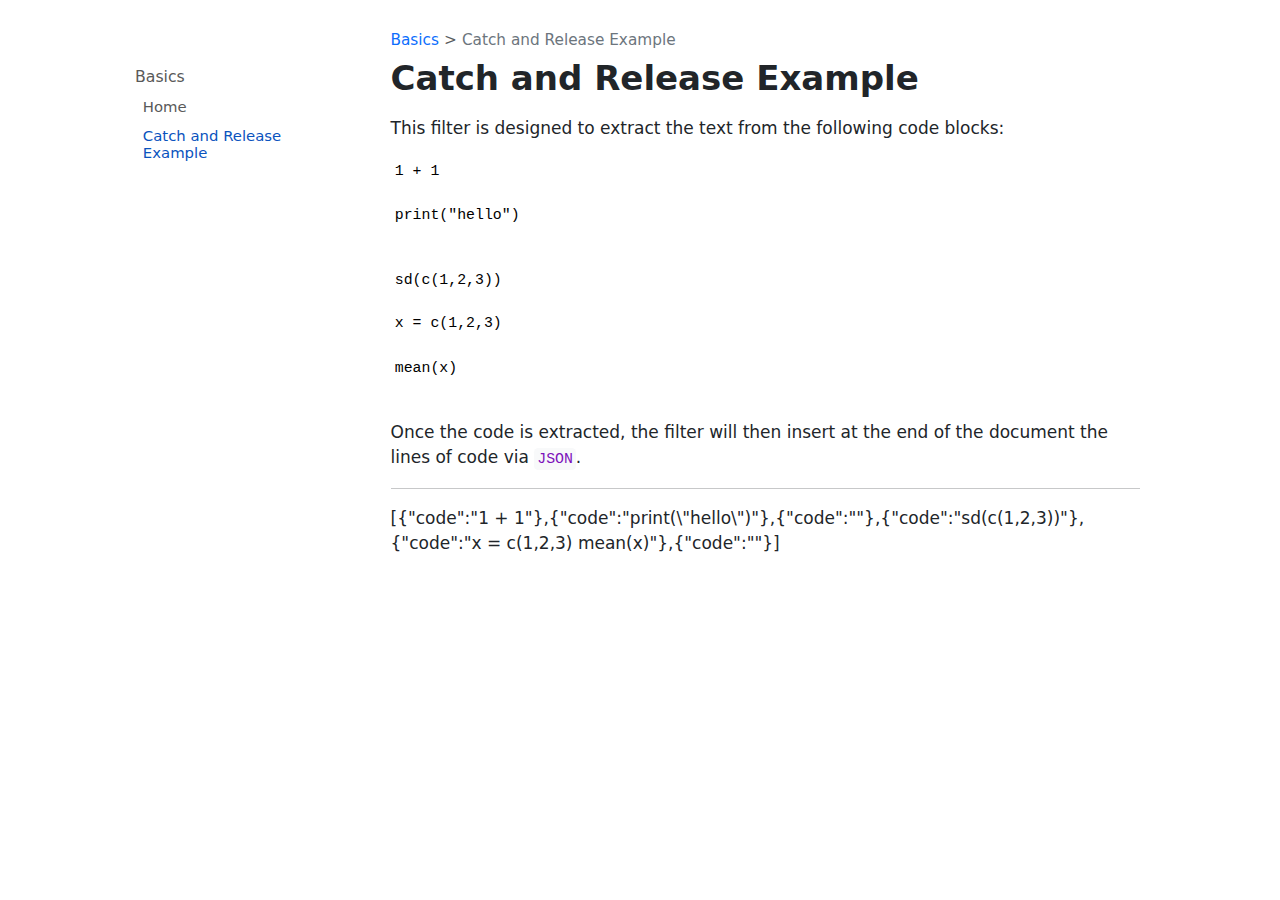
==== example.html @ 8f708530 "Built site for gh-pages" ====
<!DOCTYPE html>
<html xmlns="http://www.w3.org/1999/xhtml" lang="en" xml:lang="en"><head>

<meta charset="utf-8">
<meta name="generator" content="quarto-1.4.480">

<meta name="viewport" content="width=device-width, initial-scale=1.0, user-scalable=yes">


<title>Catch and Release Example</title>
<style>
code{white-space: pre-wrap;}
span.smallcaps{font-variant: small-caps;}
div.columns{display: flex; gap: min(4vw, 1.5em);}
div.column{flex: auto; overflow-x: auto;}
div.hanging-indent{margin-left: 1.5em; text-indent: -1.5em;}
ul.task-list{list-style: none;}
ul.task-list li input[type="checkbox"] {
  width: 0.8em;
  margin: 0 0.8em 0.2em -1em; /* quarto-specific, see https://github.com/quarto-dev/quarto-cli/issues/4556 */ 
  vertical-align: middle;
}
</style>


<script src="site_libs/quarto-nav/quarto-nav.js"></script>
<script src="site_libs/quarto-nav/headroom.min.js"></script>
<script src="site_libs/clipboard/clipboard.min.js"></script>
<script src="site_libs/quarto-search/autocomplete.umd.js"></script>
<script src="site_libs/quarto-search/fuse.min.js"></script>
<script src="site_libs/quarto-search/quarto-search.js"></script>
<meta name="quarto:offset" content="./">
<script src="site_libs/quarto-html/quarto.js"></script>
<script src="site_libs/quarto-html/popper.min.js"></script>
<script src="site_libs/quarto-html/tippy.umd.min.js"></script>
<script src="site_libs/quarto-html/anchor.min.js"></script>
<link href="site_libs/quarto-html/tippy.css" rel="stylesheet">
<link href="site_libs/quarto-html/quarto-syntax-highlighting.css" rel="stylesheet" id="quarto-text-highlighting-styles">
<script src="site_libs/bootstrap/bootstrap.min.js"></script>
<link href="site_libs/bootstrap/bootstrap-icons.css" rel="stylesheet">
<link href="site_libs/bootstrap/bootstrap.min.css" rel="stylesheet" id="quarto-bootstrap" data-mode="light">
<script id="quarto-search-options" type="application/json">{
  "location": "sidebar",
  "copy-button": false,
  "collapse-after": 3,
  "panel-placement": "start",
  "type": "textbox",
  "limit": 50,
  "keyboard-shortcut": [
    "f",
    "/",
    "s"
  ],
  "show-item-context": false,
  "language": {
    "search-no-results-text": "No results",
    "search-matching-documents-text": "matching documents",
    "search-copy-link-title": "Copy link to search",
    "search-hide-matches-text": "Hide additional matches",
    "search-more-match-text": "more match in this document",
    "search-more-matches-text": "more matches in this document",
    "search-clear-button-title": "Clear",
    "search-detached-cancel-button-title": "Cancel",
    "search-submit-button-title": "Submit",
    "search-label": "Search"
  }
}</script>


</head>

<body class="nav-sidebar floating fullcontent">

<div id="quarto-search-results"></div>
  <header id="quarto-header" class="headroom fixed-top">
  <nav class="quarto-secondary-nav">
    <div class="container-fluid d-flex">
      <button type="button" class="quarto-btn-toggle btn" data-bs-toggle="collapse" data-bs-target=".quarto-sidebar-collapse-item" aria-controls="quarto-sidebar" aria-expanded="false" aria-label="Toggle sidebar navigation" onclick="if (window.quartoToggleHeadroom) { window.quartoToggleHeadroom(); }">
        <i class="bi bi-layout-text-sidebar-reverse"></i>
      </button>
        <nav class="quarto-page-breadcrumbs" aria-label="breadcrumb"><ol class="breadcrumb"><li class="breadcrumb-item"><a href="./index.html">Basics</a></li><li class="breadcrumb-item"><a href="./example.html">Catch and Release Example</a></li></ol></nav>
        <a class="flex-grow-1" role="button" data-bs-toggle="collapse" data-bs-target=".quarto-sidebar-collapse-item" aria-controls="quarto-sidebar" aria-expanded="false" aria-label="Toggle sidebar navigation" onclick="if (window.quartoToggleHeadroom) { window.quartoToggleHeadroom(); }">      
        </a>
      <button type="button" class="btn quarto-search-button" aria-label="" onclick="window.quartoOpenSearch();">
        <i class="bi bi-search"></i>
      </button>
    </div>
  </nav>
</header>
<!-- content -->
<div id="quarto-content" class="quarto-container page-columns page-rows-contents page-layout-article">
<!-- sidebar -->
  <nav id="quarto-sidebar" class="sidebar collapse collapse-horizontal quarto-sidebar-collapse-item sidebar-navigation floating overflow-auto">
        <div class="mt-2 flex-shrink-0 align-items-center">
        <div class="sidebar-search">
        <div id="quarto-search" class="" title="Search"></div>
        </div>
        </div>
    <div class="sidebar-menu-container"> 
    <ul class="list-unstyled mt-1">
        <li class="sidebar-item sidebar-item-section">
      <div class="sidebar-item-container"> 
            <a class="sidebar-item-text sidebar-link text-start" data-bs-toggle="collapse" data-bs-target="#quarto-sidebar-section-1" aria-expanded="true">
 <span class="menu-text">Basics</span></a>
          <a class="sidebar-item-toggle text-start" data-bs-toggle="collapse" data-bs-target="#quarto-sidebar-section-1" aria-expanded="true" aria-label="Toggle section">
            <i class="bi bi-chevron-right ms-2"></i>
          </a> 
      </div>
      <ul id="quarto-sidebar-section-1" class="collapse list-unstyled sidebar-section depth1 show">  
          <li class="sidebar-item">
  <div class="sidebar-item-container"> 
  <a href="./index.html" class="sidebar-item-text sidebar-link">
 <span class="menu-text">Home</span></a>
  </div>
</li>
          <li class="sidebar-item">
  <div class="sidebar-item-container"> 
  <a href="./example.html" class="sidebar-item-text sidebar-link active">
 <span class="menu-text">Catch and Release Example</span></a>
  </div>
</li>
      </ul>
  </li>
    </ul>
    </div>
</nav>
<div id="quarto-sidebar-glass" class="quarto-sidebar-collapse-item" data-bs-toggle="collapse" data-bs-target=".quarto-sidebar-collapse-item"></div>
<!-- margin-sidebar -->
    
<!-- main -->
<main class="content" id="quarto-document-content">

<header id="title-block-header" class="quarto-title-block default"><nav class="quarto-page-breadcrumbs quarto-title-breadcrumbs d-none d-lg-block" aria-label="breadcrumb"><ol class="breadcrumb"><li class="breadcrumb-item"><a href="./index.html">Basics</a></li><li class="breadcrumb-item"><a href="./example.html">Catch and Release Example</a></li></ol></nav>
<div class="quarto-title">
<h1 class="title">Catch and Release Example</h1>
</div>



<div class="quarto-title-meta">

    
  
    
  </div>
  


</header>


<p>This filter is designed to extract the text from the following code blocks:</p>
<pre class="{test-python}"><code>1 + 1</code></pre>
<pre class="{test-r}"><code>print("hello")</code></pre>
<pre class="{test-empty-return}"><code></code></pre>
<pre class="{test-v2}"><code>sd(c(1,2,3))</code></pre>
<pre class="{test-multiline}"><code>x = c(1,2,3)

mean(x)</code></pre>
<pre class="{test-empty}"><code></code></pre>
<p>Once the code is extracted, the filter will then insert at the end of the document the lines of code via <code>JSON</code>.</p>
<hr>


<p>[{"code":"1 + 1"},{"code":"print(\"hello\")"},{"code":""},{"code":"sd(c(1,2,3))"},{"code":"x = c(1,2,3) mean(x)"},{"code":""}]</p>

</main> <!-- /main -->
<script id="quarto-html-after-body" type="application/javascript">
window.document.addEventListener("DOMContentLoaded", function (event) {
  const toggleBodyColorMode = (bsSheetEl) => {
    const mode = bsSheetEl.getAttribute("data-mode");
    const bodyEl = window.document.querySelector("body");
    if (mode === "dark") {
      bodyEl.classList.add("quarto-dark");
      bodyEl.classList.remove("quarto-light");
    } else {
      bodyEl.classList.add("quarto-light");
      bodyEl.classList.remove("quarto-dark");
    }
  }
  const toggleBodyColorPrimary = () => {
    const bsSheetEl = window.document.querySelector("link#quarto-bootstrap");
    if (bsSheetEl) {
      toggleBodyColorMode(bsSheetEl);
    }
  }
  toggleBodyColorPrimary();  
  const icon = "";
  const anchorJS = new window.AnchorJS();
  anchorJS.options = {
    placement: 'right',
    icon: icon
  };
  anchorJS.add('.anchored');
  const isCodeAnnotation = (el) => {
    for (const clz of el.classList) {
      if (clz.startsWith('code-annotation-')) {                     
        return true;
      }
    }
    return false;
  }
  const clipboard = new window.ClipboardJS('.code-copy-button', {
    text: function(trigger) {
      const codeEl = trigger.previousElementSibling.cloneNode(true);
      for (const childEl of codeEl.children) {
        if (isCodeAnnotation(childEl)) {
          childEl.remove();
        }
      }
      return codeEl.innerText;
    }
  });
  clipboard.on('success', function(e) {
    // button target
    const button = e.trigger;
    // don't keep focus
    button.blur();
    // flash "checked"
    button.classList.add('code-copy-button-checked');
    var currentTitle = button.getAttribute("title");
    button.setAttribute("title", "Copied!");
    let tooltip;
    if (window.bootstrap) {
      button.setAttribute("data-bs-toggle", "tooltip");
      button.setAttribute("data-bs-placement", "left");
      button.setAttribute("data-bs-title", "Copied!");
      tooltip = new bootstrap.Tooltip(button, 
        { trigger: "manual", 
          customClass: "code-copy-button-tooltip",
          offset: [0, -8]});
      tooltip.show();    
    }
    setTimeout(function() {
      if (tooltip) {
        tooltip.hide();
        button.removeAttribute("data-bs-title");
        button.removeAttribute("data-bs-toggle");
        button.removeAttribute("data-bs-placement");
      }
      button.setAttribute("title", currentTitle);
      button.classList.remove('code-copy-button-checked');
    }, 1000);
    // clear code selection
    e.clearSelection();
  });
  function tippyHover(el, contentFn, onTriggerFn, onUntriggerFn) {
    const config = {
      allowHTML: true,
      maxWidth: 500,
      delay: 100,
      arrow: false,
      appendTo: function(el) {
          return el.parentElement;
      },
      interactive: true,
      interactiveBorder: 10,
      theme: 'quarto',
      placement: 'bottom-start',
    };
    if (contentFn) {
      config.content = contentFn;
    }
    if (onTriggerFn) {
      config.onTrigger = onTriggerFn;
    }
    if (onUntriggerFn) {
      config.onUntrigger = onUntriggerFn;
    }
    window.tippy(el, config); 
  }
  const noterefs = window.document.querySelectorAll('a[role="doc-noteref"]');
  for (var i=0; i<noterefs.length; i++) {
    const ref = noterefs[i];
    tippyHover(ref, function() {
      // use id or data attribute instead here
      let href = ref.getAttribute('data-footnote-href') || ref.getAttribute('href');
      try { href = new URL(href).hash; } catch {}
      const id = href.replace(/^#\/?/, "");
      const note = window.document.getElementById(id);
      return note.innerHTML;
    });
  }
  const xrefs = window.document.querySelectorAll('a.quarto-xref');
  const processXRef = (id, note) => {
    // Strip column container classes
    const stripColumnClz = (el) => {
      el.classList.remove("page-full", "page-columns");
      if (el.children) {
        for (const child of el.children) {
          stripColumnClz(child);
        }
      }
    }
    stripColumnClz(note)
    const typesetMath = (el) => {
      if (window.MathJax) {
        // MathJax Typeset
        window.MathJax.typeset([el]);
      } else if (window.katex) {
        // KaTeX Render
        var mathElements = el.getElementsByClassName("math");
        var macros = [];
        for (var i = 0; i < mathElements.length; i++) {
          var texText = mathElements[i].firstChild;
          if (mathElements[i].tagName == "SPAN") {
            window.katex.render(texText.data, mathElements[i], {
              displayMode: mathElements[i].classList.contains('display'),
              throwOnError: false,
              macros: macros,
              fleqn: false
            });
          }
        }
      }
    }
    if (id === null || id.startsWith('sec-')) {
      // Special case sections, only their first couple elements
      const container = document.createElement("div");
      if (note.children && note.children.length > 2) {
        for (let i = 0; i < 2; i++) {
          container.appendChild(note.children[i].cloneNode(true));
        }
        typesetMath(container);
        return container.innerHTML
      } else {
        typesetMath(note);
        return note.innerHTML;
      }
    } else {
      // Remove any anchor links if they are present
      const anchorLink = note.querySelector('a.anchorjs-link');
      if (anchorLink) {
        anchorLink.remove();
      }
      typesetMath(note);
      return note.innerHTML;
    }
  }
  for (var i=0; i<xrefs.length; i++) {
    const xref = xrefs[i];
    tippyHover(xref, undefined, function(instance) {
      instance.disable();
      let url = xref.getAttribute('href');
      let hash = undefined; 
      if (url.startsWith('#')) {
        hash = url;
      } else {
        try { hash = new URL(url).hash; } catch {}
      }
      if (hash) {
        const id = hash.replace(/^#\/?/, "");
        const note = window.document.getElementById(id);
        if (note !== null) {
          try {
            const html = processXRef(id, note.cloneNode(true));
            instance.setContent(html);
          } finally {
            instance.enable();
            instance.show();
          }
        } else {
          // See if we can fetch this
          fetch(url.split('#')[0])
          .then(res => res.text())
          .then(html => {
            const parser = new DOMParser();
            const htmlDoc = parser.parseFromString(html, "text/html");
            const note = htmlDoc.getElementById(id);
            if (note !== null) {
              const html = processXRef(id, note);
              instance.setContent(html);
            } 
          }).finally(() => {
            instance.enable();
            instance.show();
          });
        }
      } else {
        // See if we can fetch a full url (with no hash to target)
        // This is a special case and we should probably do some content thinning / targeting
        fetch(url)
        .then(res => res.text())
        .then(html => {
          const parser = new DOMParser();
          const htmlDoc = parser.parseFromString(html, "text/html");
          const note = htmlDoc.querySelector('main.content');
          if (note !== null) {
            // This should only happen for chapter cross references
            // (since there is no id in the URL)
            // remove the first header
            if (note.children.length > 0 && note.children[0].tagName === "HEADER") {
              note.children[0].remove();
            }
            const html = processXRef(null, note);
            instance.setContent(html);
          } 
        }).finally(() => {
          instance.enable();
          instance.show();
        });
      }
    }, function(instance) {
    });
  }
      let selectedAnnoteEl;
      const selectorForAnnotation = ( cell, annotation) => {
        let cellAttr = 'data-code-cell="' + cell + '"';
        let lineAttr = 'data-code-annotation="' +  annotation + '"';
        const selector = 'span[' + cellAttr + '][' + lineAttr + ']';
        return selector;
      }
      const selectCodeLines = (annoteEl) => {
        const doc = window.document;
        const targetCell = annoteEl.getAttribute("data-target-cell");
        const targetAnnotation = annoteEl.getAttribute("data-target-annotation");
        const annoteSpan = window.document.querySelector(selectorForAnnotation(targetCell, targetAnnotation));
        const lines = annoteSpan.getAttribute("data-code-lines").split(",");
        const lineIds = lines.map((line) => {
          return targetCell + "-" + line;
        })
        let top = null;
        let height = null;
        let parent = null;
        if (lineIds.length > 0) {
            //compute the position of the single el (top and bottom and make a div)
            const el = window.document.getElementById(lineIds[0]);
            top = el.offsetTop;
            height = el.offsetHeight;
            parent = el.parentElement.parentElement;
          if (lineIds.length > 1) {
            const lastEl = window.document.getElementById(lineIds[lineIds.length - 1]);
            const bottom = lastEl.offsetTop + lastEl.offsetHeight;
            height = bottom - top;
          }
          if (top !== null && height !== null && parent !== null) {
            // cook up a div (if necessary) and position it 
            let div = window.document.getElementById("code-annotation-line-highlight");
            if (div === null) {
              div = window.document.createElement("div");
              div.setAttribute("id", "code-annotation-line-highlight");
              div.style.position = 'absolute';
              parent.appendChild(div);
            }
            div.style.top = top - 2 + "px";
            div.style.height = height + 4 + "px";
            div.style.left = 0;
            let gutterDiv = window.document.getElementById("code-annotation-line-highlight-gutter");
            if (gutterDiv === null) {
              gutterDiv = window.document.createElement("div");
              gutterDiv.setAttribute("id", "code-annotation-line-highlight-gutter");
              gutterDiv.style.position = 'absolute';
              const codeCell = window.document.getElementById(targetCell);
              const gutter = codeCell.querySelector('.code-annotation-gutter');
              gutter.appendChild(gutterDiv);
            }
            gutterDiv.style.top = top - 2 + "px";
            gutterDiv.style.height = height + 4 + "px";
          }
          selectedAnnoteEl = annoteEl;
        }
      };
      const unselectCodeLines = () => {
        const elementsIds = ["code-annotation-line-highlight", "code-annotation-line-highlight-gutter"];
        elementsIds.forEach((elId) => {
          const div = window.document.getElementById(elId);
          if (div) {
            div.remove();
          }
        });
        selectedAnnoteEl = undefined;
      };
        // Handle positioning of the toggle
    window.addEventListener(
      "resize",
      throttle(() => {
        elRect = undefined;
        if (selectedAnnoteEl) {
          selectCodeLines(selectedAnnoteEl);
        }
      }, 10)
    );
    function throttle(fn, ms) {
    let throttle = false;
    let timer;
      return (...args) => {
        if(!throttle) { // first call gets through
            fn.apply(this, args);
            throttle = true;
        } else { // all the others get throttled
            if(timer) clearTimeout(timer); // cancel #2
            timer = setTimeout(() => {
              fn.apply(this, args);
              timer = throttle = false;
            }, ms);
        }
      };
    }
      // Attach click handler to the DT
      const annoteDls = window.document.querySelectorAll('dt[data-target-cell]');
      for (const annoteDlNode of annoteDls) {
        annoteDlNode.addEventListener('click', (event) => {
          const clickedEl = event.target;
          if (clickedEl !== selectedAnnoteEl) {
            unselectCodeLines();
            const activeEl = window.document.querySelector('dt[data-target-cell].code-annotation-active');
            if (activeEl) {
              activeEl.classList.remove('code-annotation-active');
            }
            selectCodeLines(clickedEl);
            clickedEl.classList.add('code-annotation-active');
          } else {
            // Unselect the line
            unselectCodeLines();
            clickedEl.classList.remove('code-annotation-active');
          }
        });
      }
  const findCites = (el) => {
    const parentEl = el.parentElement;
    if (parentEl) {
      const cites = parentEl.dataset.cites;
      if (cites) {
        return {
          el,
          cites: cites.split(' ')
        };
      } else {
        return findCites(el.parentElement)
      }
    } else {
      return undefined;
    }
  };
  var bibliorefs = window.document.querySelectorAll('a[role="doc-biblioref"]');
  for (var i=0; i<bibliorefs.length; i++) {
    const ref = bibliorefs[i];
    const citeInfo = findCites(ref);
    if (citeInfo) {
      tippyHover(citeInfo.el, function() {
        var popup = window.document.createElement('div');
        citeInfo.cites.forEach(function(cite) {
          var citeDiv = window.document.createElement('div');
          citeDiv.classList.add('hanging-indent');
          citeDiv.classList.add('csl-entry');
          var biblioDiv = window.document.getElementById('ref-' + cite);
          if (biblioDiv) {
            citeDiv.innerHTML = biblioDiv.innerHTML;
          }
          popup.appendChild(citeDiv);
        });
        return popup.innerHTML;
      });
    }
  }
});
</script>
</div> <!-- /content -->




</body></html>
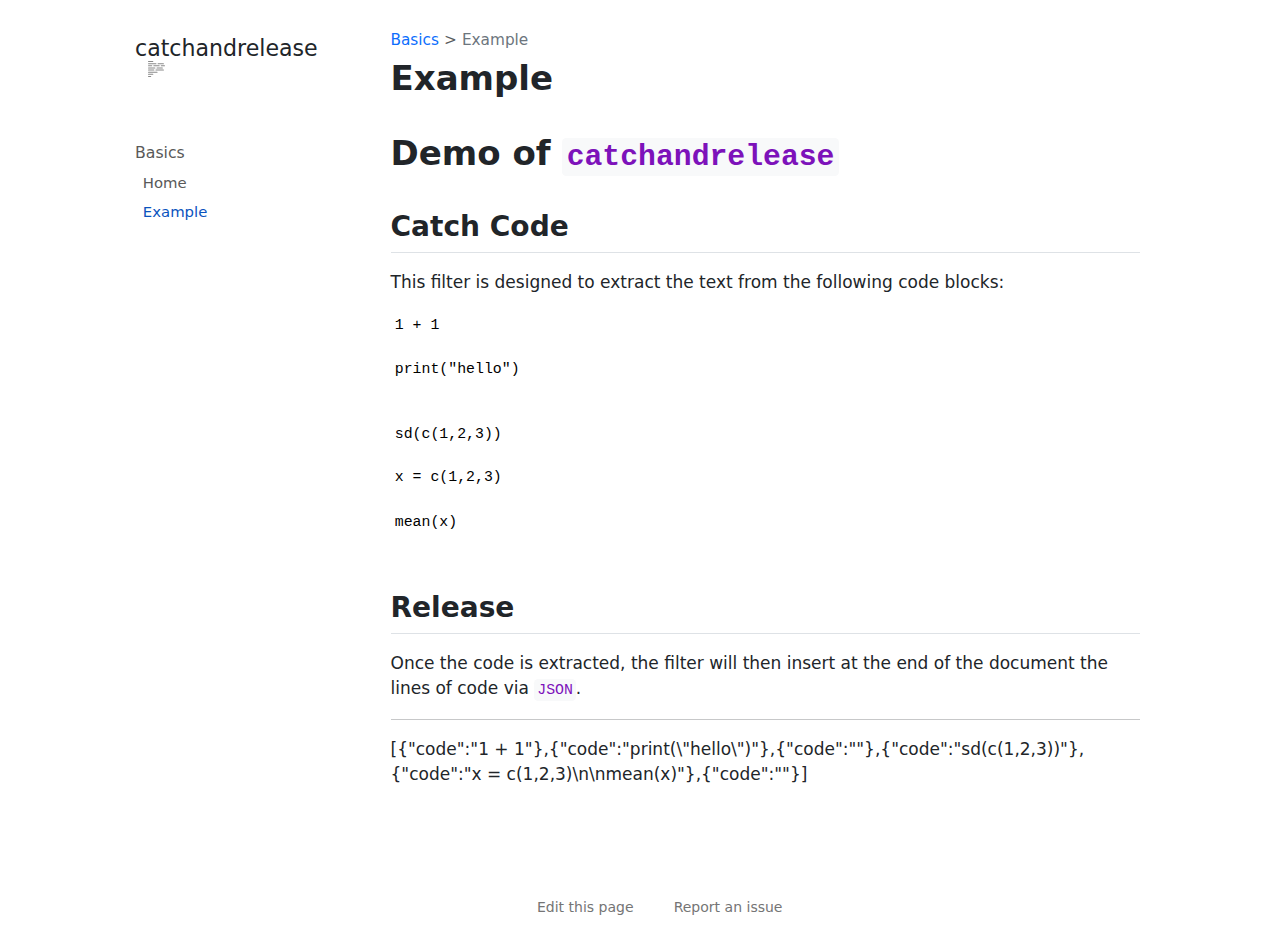
==== commit dadb2a90: "Built site for gh-pages" ====
--- a/example.html
+++ b/example.html
@@ -7,7 +7,7 @@
 <meta name="viewport" content="width=device-width, initial-scale=1.0, user-scalable=yes">
 
 
-<title>Catch and Release Example</title>
+<title>catchandrelease - Example</title>
 <style>
 code{white-space: pre-wrap;}
 span.smallcaps{font-variant: small-caps;}
@@ -78,7 +78,7 @@
       <button type="button" class="quarto-btn-toggle btn" data-bs-toggle="collapse" data-bs-target=".quarto-sidebar-collapse-item" aria-controls="quarto-sidebar" aria-expanded="false" aria-label="Toggle sidebar navigation" onclick="if (window.quartoToggleHeadroom) { window.quartoToggleHeadroom(); }">
         <i class="bi bi-layout-text-sidebar-reverse"></i>
       </button>
-        <nav class="quarto-page-breadcrumbs" aria-label="breadcrumb"><ol class="breadcrumb"><li class="breadcrumb-item"><a href="./index.html">Basics</a></li><li class="breadcrumb-item"><a href="./example.html">Catch and Release Example</a></li></ol></nav>
+        <nav class="quarto-page-breadcrumbs" aria-label="breadcrumb"><ol class="breadcrumb"><li class="breadcrumb-item"><a href="./index.html">Basics</a></li><li class="breadcrumb-item"><a href="./example.html">Example</a></li></ol></nav>
         <a class="flex-grow-1" role="button" data-bs-toggle="collapse" data-bs-target=".quarto-sidebar-collapse-item" aria-controls="quarto-sidebar" aria-expanded="false" aria-label="Toggle sidebar navigation" onclick="if (window.quartoToggleHeadroom) { window.quartoToggleHeadroom(); }">      
         </a>
       <button type="button" class="btn quarto-search-button" aria-label="" onclick="window.quartoOpenSearch();">
@@ -91,6 +91,19 @@
 <div id="quarto-content" class="quarto-container page-columns page-rows-contents page-layout-article">
 <!-- sidebar -->
   <nav id="quarto-sidebar" class="sidebar collapse collapse-horizontal quarto-sidebar-collapse-item sidebar-navigation floating overflow-auto">
+    <div class="pt-lg-2 mt-2 text-left sidebar-header">
+    <div class="sidebar-title mb-0 py-0">
+      <a href="./">catchandrelease</a> 
+        <div class="sidebar-tools-main">
+    <a href="https://github.com/coatless-quarto/catchandrelease/" title="" class="quarto-navigation-tool px-1" aria-label=""><i class="bi bi-github"></i></a>
+  <a href="" class="quarto-reader-toggle quarto-navigation-tool px-1" onclick="window.quartoToggleReader(); return false;" title="Toggle reader mode">
+  <div class="quarto-reader-toggle-btn">
+  <i class="bi"></i>
+  </div>
+</a>
+</div>
+    </div>
+      </div>
         <div class="mt-2 flex-shrink-0 align-items-center">
         <div class="sidebar-search">
         <div id="quarto-search" class="" title="Search"></div>
@@ -116,7 +129,7 @@
           <li class="sidebar-item">
   <div class="sidebar-item-container"> 
   <a href="./example.html" class="sidebar-item-text sidebar-link active">
- <span class="menu-text">Catch and Release Example</span></a>
+ <span class="menu-text">Example</span></a>
   </div>
 </li>
       </ul>
@@ -130,9 +143,9 @@
 <!-- main -->
 <main class="content" id="quarto-document-content">
 
-<header id="title-block-header" class="quarto-title-block default"><nav class="quarto-page-breadcrumbs quarto-title-breadcrumbs d-none d-lg-block" aria-label="breadcrumb"><ol class="breadcrumb"><li class="breadcrumb-item"><a href="./index.html">Basics</a></li><li class="breadcrumb-item"><a href="./example.html">Catch and Release Example</a></li></ol></nav>
+<header id="title-block-header" class="quarto-title-block default"><nav class="quarto-page-breadcrumbs quarto-title-breadcrumbs d-none d-lg-block" aria-label="breadcrumb"><ol class="breadcrumb"><li class="breadcrumb-item"><a href="./index.html">Basics</a></li><li class="breadcrumb-item"><a href="./example.html">Example</a></li></ol></nav>
 <div class="quarto-title">
-<h1 class="title">Catch and Release Example</h1>
+<h1 class="title">Example</h1>
 </div>
 
 
@@ -149,6 +162,10 @@
 </header>
 
 
+<section id="demo-of-catchandrelease" class="level1">
+<h1>Demo of <code>catchandrelease</code></h1>
+<section id="catch-code" class="level2">
+<h2 class="anchored" data-anchor-id="catch-code">Catch Code</h2>
 <p>This filter is designed to extract the text from the following code blocks:</p>
 <pre class="{test-python}"><code>1 + 1</code></pre>
 <pre class="{test-r}"><code>print("hello")</code></pre>
@@ -158,11 +175,16 @@
 
 mean(x)</code></pre>
 <pre class="{test-empty}"><code></code></pre>
+</section>
+<section id="release" class="level2">
+<h2 class="anchored" data-anchor-id="release">Release</h2>
 <p>Once the code is extracted, the filter will then insert at the end of the document the lines of code via <code>JSON</code>.</p>
 <hr>
 
 
-<p>[{"code":"1 + 1"},{"code":"print(\"hello\")"},{"code":""},{"code":"sd(c(1,2,3))"},{"code":"x = c(1,2,3) mean(x)"},{"code":""}]</p>
+<p>[{"code":"1 + 1"},{"code":"print(\"hello\")"},{"code":""},{"code":"sd(c(1,2,3))"},{"code":"x = c(1,2,3)\n\nmean(x)"},{"code":""}]</p>
+</section>
+</section>
 
 </main> <!-- /main -->
 <script id="quarto-html-after-body" type="application/javascript">
@@ -560,4 +582,4 @@
 
 
 
-</body></html>+<footer class="footer"><div class="nav-footer"><div class="nav-footer-center"><div class="toc-actions"><ul><li><a href="https://github.com/coatless-quarto/catchandrelease/edit/main/example.qmd" class="toc-action"><i class="bi bi-github"></i>Edit this page</a></li><li><a href="https://github.com/coatless-quarto/catchandrelease/issues/new" class="toc-action"><i class="bi empty"></i>Report an issue</a></li></ul></div></div></div></footer></body></html>